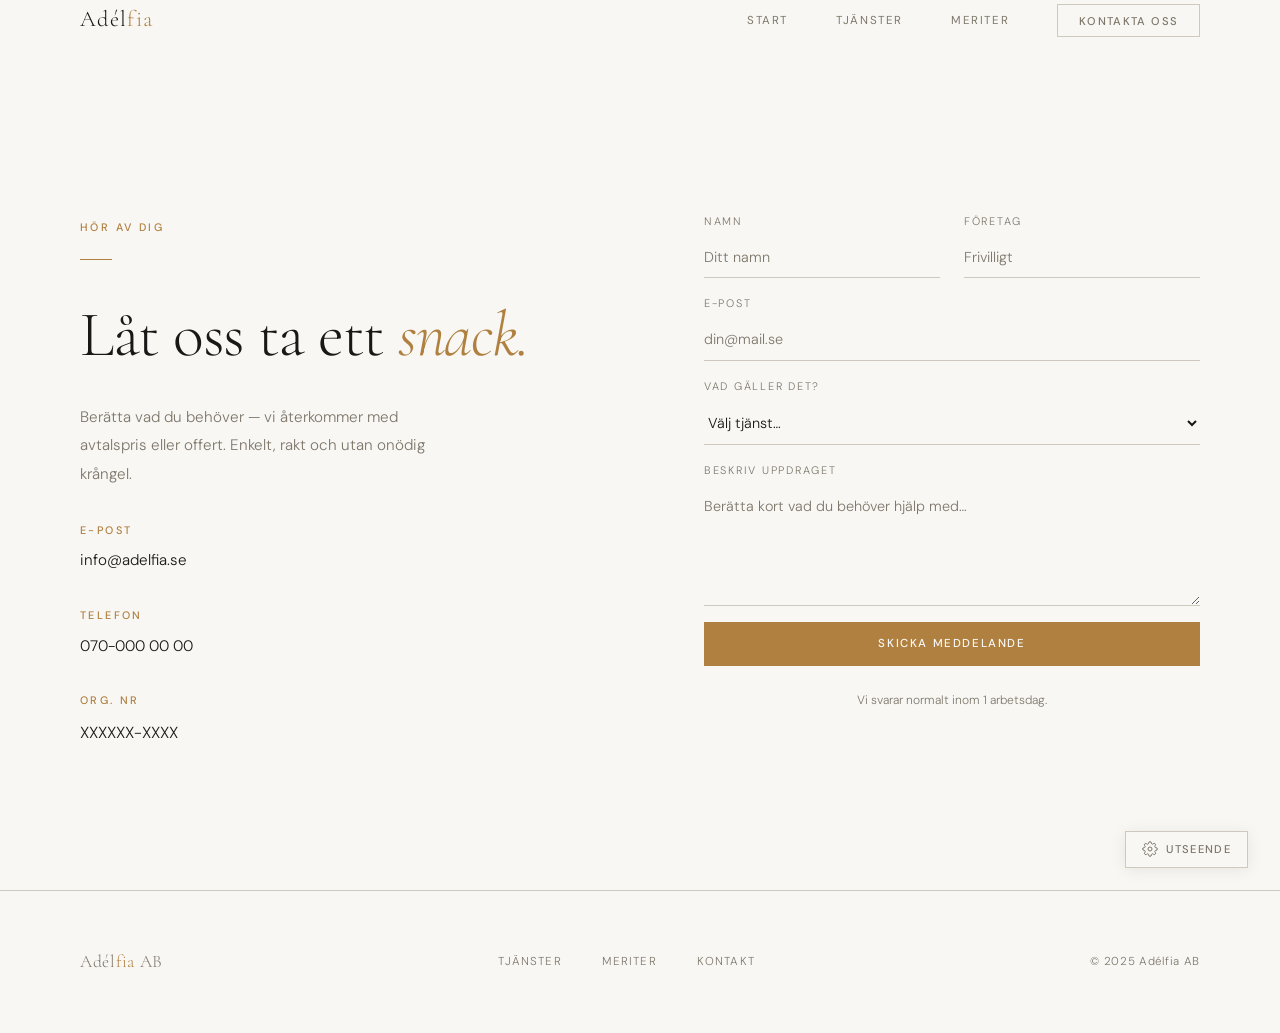
==== kontakt.html @ cc88fefa "Uppdatering 2" ====
<!DOCTYPE html>
<html lang="sv" data-theme="dag" data-font="klassisk">
<head>
  <meta charset="UTF-8" />
  <meta name="viewport" content="width=device-width, initial-scale=1.0" />
  <title>Kontakt — Adélfia AB</title>
  <meta name="description" content="Kontakta Adélfia AB för avtalspris och offert på el-, kontor- och IT-installationer." />
  <link rel="stylesheet" href="css/style.css" />
</head>
<body>

  <!-- ===== NAVIGATION ===== -->
  <nav class="nav">
    <div class="container">
      <div class="nav__inner">
        <a href="index.html" class="nav__logo">Adél<span>fia</span></a>
        <ul class="nav__links">
          <li><a href="index.html">Start</a></li>
          <li><a href="tjanster.html">Tjänster</a></li>
          <li><a href="meriter.html">Meriter</a></li>
          <li><a href="kontakt.html" class="nav__cta">Kontakta oss</a></li>
        </ul>
        <button class="nav__hamburger" aria-label="Meny">
          <span></span><span></span><span></span>
        </button>
      </div>
    </div>
  </nav>

  <div class="nav__mobile">
    <a href="index.html">Start</a>
    <a href="tjanster.html">Tjänster</a>
    <a href="meriter.html">Meriter</a>
    <a href="kontakt.html">Kontakt</a>
  </div>

  <!-- ===== CONTACT SECTION ===== -->
  <section class="section" style="padding-top: calc(68px + 9rem);">
    <div class="container">
      <div class="contact__inner">

        <!-- Left: Info -->
        <div class="fade-in">
          <span class="label">Hör av dig</span>
          <div class="divider"></div>
          <h1 class="contact__heading">
            Låt oss ta ett <em>snack.</em>
          </h1>
          <p style="color:var(--text-muted); font-size:0.95rem; line-height:1.9; max-width:380px;">
            Berätta vad du behöver — vi återkommer med avtalspris eller offert.
            Enkelt, rakt och utan onödig krångel.
          </p>

          <div class="contact__info">
            <div class="contact__info-item">
              <span class="label">E-post</span>
              <!-- Byt ut mot rätt e-postadress -->
              <a href="mailto:info@adelfia.se">info@adelfia.se</a>
            </div>
            <div class="contact__info-item">
              <span class="label">Telefon</span>
              <!-- Byt ut mot rätt nummer -->
              <a href="tel:+46700000000">070-000 00 00</a>
            </div>
            <div class="contact__info-item">
              <span class="label">Org. nr</span>
              <span>XXXXXX-XXXX</span>
            </div>
          </div>
        </div>

        <!-- Right: Form -->
        <div class="fade-in fade-in-delay-1">
          <form class="form" action="mailto:info@adelfia.se" method="post" enctype="text/plain">

            <div class="form__row">
              <div class="form__group">
                <label class="form__label" for="name">Namn</label>
                <input class="form__input" id="name" name="name" type="text" placeholder="Ditt namn" required />
              </div>
              <div class="form__group">
                <label class="form__label" for="company">Företag</label>
                <input class="form__input" id="company" name="company" type="text" placeholder="Frivilligt" />
              </div>
            </div>

            <div class="form__group">
              <label class="form__label" for="email">E-post</label>
              <input class="form__input" id="email" name="email" type="email" placeholder="din@mail.se" required />
            </div>

            <div class="form__group">
              <label class="form__label" for="subject">Vad gäller det?</label>
              <select class="form__input" id="subject" name="subject">
                <option value="">Välj tjänst…</option>
                <option value="el">Elinstallation</option>
                <option value="kontor">Kontorinstallation</option>
                <option value="it">IT & Data</option>
                <option value="annat">Annat</option>
              </select>
            </div>

            <div class="form__group">
              <label class="form__label" for="message">Beskriv uppdraget</label>
              <textarea class="form__textarea" id="message" name="message" placeholder="Berätta kort vad du behöver hjälp med…" required></textarea>
            </div>

            <button type="submit" class="btn btn--primary" style="width:100%; justify-content:center;">
              Skicka meddelande
            </button>

            <p style="font-size:0.75rem; color:var(--text-muted); margin-top:0.5rem; text-align:center;">
              Vi svarar normalt inom 1 arbetsdag.
            </p>

          </form>
        </div>

      </div>
    </div>
  </section>

  <!-- ===== FOOTER ===== -->
  <footer class="footer" style="margin-top:var(--gap-xl);">
    <div class="container">
      <div class="footer__inner">
        <div class="footer__logo">Adél<span>fia</span> AB</div>
        <nav class="footer__links">
          <a href="tjanster.html">Tjänster</a>
          <a href="meriter.html">Meriter</a>
          <a href="kontakt.html">Kontakt</a>
        </nav>
        <span class="footer__copy">© 2025 Adélfia AB</span>
      </div>
    </div>
  </footer>

  <!-- ===== INSTÄLLNINGSPANEL ===== -->
  <div class="settings-panel" id="settingsPanel">
    <button class="settings-panel__toggle" id="settingsToggle" aria-label="Inställningar" aria-expanded="false">
      <svg width="16" height="16" viewBox="0 0 24 24" fill="none" stroke="currentColor" stroke-width="1.5">
        <circle cx="12" cy="12" r="3"/>
        <path d="M19.4 15a1.65 1.65 0 0 0 .33 1.82l.06.06a2 2 0 0 1-2.83 2.83l-.06-.06a1.65 1.65 0 0 0-1.82-.33 1.65 1.65 0 0 0-1 1.51V21a2 2 0 0 1-4 0v-.09A1.65 1.65 0 0 0 9 19.4a1.65 1.65 0 0 0-1.82.33l-.06.06a2 2 0 0 1-2.83-2.83l.06-.06A1.65 1.65 0 0 0 4.68 15a1.65 1.65 0 0 0-1.51-1H3a2 2 0 0 1 0-4h.09A1.65 1.65 0 0 0 4.6 9a1.65 1.65 0 0 0-.33-1.82l-.06-.06a2 2 0 0 1 2.83-2.83l.06.06A1.65 1.65 0 0 0 9 4.68a1.65 1.65 0 0 0 1-1.51V3a2 2 0 0 1 4 0v.09a1.65 1.65 0 0 0 1 1.51 1.65 1.65 0 0 0 1.82-.33l.06-.06a2 2 0 0 1 2.83 2.83l-.06.06A1.65 1.65 0 0 0 19.4 9a1.65 1.65 0 0 0 1.51 1H21a2 2 0 0 1 0 4h-.09a1.65 1.65 0 0 0-1.51 1z"/>
      </svg>
      <span>Utseende</span>
    </button>
    <div class="settings-panel__box" id="settingsBox">
      <div class="settings-group">
        <p class="settings-group__label">Färg</p>
        <button class="pick-btn" data-theme-value="dag"><div class="swatch swatch--dag"></div>Dag</button>
        <button class="pick-btn" data-theme-value="natt"><div class="swatch swatch--natt"></div>Natt</button>
        <button class="pick-btn" data-theme-value="stal"><div class="swatch swatch--stal"></div>Stål</button>
      </div>
      <div class="settings-divider"></div>
      <div class="settings-group">
        <p class="settings-group__label">Typsnitt</p>
        <button class="pick-btn" data-font-value="klassisk"><span class="font-preview font-preview--klassisk">Aa</span>Klassisk</button>
        <button class="pick-btn" data-font-value="grotesk"><span class="font-preview font-preview--grotesk">Aa</span>Grotesk</button>
        <button class="pick-btn" data-font-value="editorial"><span class="font-preview font-preview--editorial">Aa</span>Editorial</button>
      </div>
    </div>
  </div>

  <script src="js/main.js"></script>
</body>
</html>
---- css/style.css ----
/* ============================================================
   ADÉLFIA AB — style.css
   ============================================================ */

@import url('https://fonts.googleapis.com/css2?family=Cormorant+Garamond:ital,wght@0,300;0,400;1,300;1,400&family=DM+Sans:wght@300;400;500&family=Inter:wght@300;400;500&family=Playfair+Display:ital,wght@0,300;0,400;1,300;1,400&family=Space+Grotesk:wght@300;400;500&display=swap');

/* ============================================================
   1. FÄRGTEMAN
   ============================================================ */

:root,
[data-theme="dag"] {
  --bg:          #f8f7f4;
  --bg-2:        #f0ece5;
  --bg-3:        #e6e0d6;
  --border:      #cfc8bc;
  --text:        #1a1816;
  --text-muted:  #7e776a;
  --accent:      #b08040;
  --accent-dim:  #7a5c2e;
  --nav-bg:      rgba(248,247,244,0.94);
  --hero-overlay: rgba(248,247,244,0.36);
}

[data-theme="natt"] {
  --bg:          #0e0e0c;
  --bg-2:        #151510;
  --bg-3:        #1c1c16;
  --border:      #2c2c24;
  --text:        #e6e2d8;
  --text-muted:  #78746a;
  --accent:      #c8a96e;
  --accent-dim:  #8a7048;
  --nav-bg:      rgba(14,14,12,0.96);
  --hero-overlay: rgba(10,10,8,0.48);
}

[data-theme="stal"] {
  --bg:          #0f1a24;
  --bg-2:        #162230;
  --bg-3:        #1e2e3e;
  --border:      #263848;
  --text:        #d4e6f4;
  --text-muted:  #6a8fa8;
  --accent:      #5abde0;
  --accent-dim:  #3a9dc0;
  --nav-bg:      rgba(15,26,36,0.96);
  --hero-overlay: rgba(10,18,28,0.52);
}

/* ============================================================
   2. TECKENSNITTSTEMAN
   ============================================================ */

:root,
[data-font="klassisk"] {
  --font-display: 'Cormorant Garamond', Georgia, serif;
  --font-body:    'DM Sans', system-ui, sans-serif;
  --weight-display: 300;
  --tracking-display: -0.02em;
  --tracking-body: 0;
}

[data-font="grotesk"] {
  --font-display: 'Inter', system-ui, sans-serif;
  --font-body:    'Inter', system-ui, sans-serif;
  --weight-display: 300;
  --tracking-display: -0.03em;
  --tracking-body: 0;
}

[data-font="editorial"] {
  --font-display: 'Playfair Display', Georgia, serif;
  --font-body:    'Space Grotesk', system-ui, sans-serif;
  --weight-display: 300;
  --tracking-display: -0.01em;
  --tracking-body: 0.01em;
}

/* ============================================================
   3. RESET & BASE
   ============================================================ */
*, *::before, *::after {
  box-sizing: border-box;
  margin: 0;
  padding: 0;
}

html {
  scroll-behavior: smooth;
  font-size: 16px;
}

body {
  background-color: var(--bg);
  color: var(--text);
  font-family: var(--font-body);
  font-weight: 300;
  line-height: 1.7;
  -webkit-font-smoothing: antialiased;
  transition: background-color 0.35s ease, color 0.35s ease;
}

img  { display: block; max-width: 100%; }
a    { color: inherit; text-decoration: none; }
ul   { list-style: none; }

/* ============================================================
   4. UTILITY
   ============================================================ */
.container {
  width: 100%;
  max-width: 1200px;
  margin: 0 auto;
  padding: 0 2.5rem;
}

.section       { padding: 9rem 0; }
.section--tight { padding: 5rem 0; }

.label {
  font-family: var(--font-body);
  font-size: 0.68rem;
  font-weight: 500;
  letter-spacing: 0.22em;
  text-transform: uppercase;
  color: var(--accent);
}

.divider {
  width: 32px;
  height: 1px;
  background: var(--accent);
  margin: 1.25rem 0 2.5rem;
}

/* ============================================================
   5. NAVIGATION
   ============================================================ */
.nav {
  position: fixed;
  top: 0;
  left: 0;
  right: 0;
  height: 68px;
  z-index: 100;
  transition: background 0.4s ease, border-color 0.4s ease;
  border-bottom: 1px solid transparent;
}

.nav.scrolled {
  background: var(--nav-bg);
  backdrop-filter: blur(16px);
  -webkit-backdrop-filter: blur(16px);
  border-color: var(--border);
}

.nav__inner {
  display: flex;
  align-items: center;
  justify-content: space-between;
  height: 100%;
}

.nav__logo {
  font-family: var(--font-display);
  font-size: 1.4rem;
  font-weight: var(--weight-display);
  letter-spacing: 0.06em;
  color: var(--text);
  transition: color 0.2s;
}

.nav__logo span { color: var(--accent); }
.nav__logo:hover { color: var(--accent); }

.nav__links {
  display: flex;
  gap: 3rem;
  align-items: center;
}

.nav__links a {
  font-size: 0.72rem;
  font-weight: 400;
  letter-spacing: 0.14em;
  text-transform: uppercase;
  color: var(--text-muted);
  transition: color 0.2s;
  position: relative;
}

.nav__links a::after {
  content: '';
  position: absolute;
  bottom: -2px;
  left: 0;
  width: 0;
  height: 1px;
  background: var(--accent);
  transition: width 0.25s ease;
}

.nav__links a:hover,
.nav__links a.active { color: var(--text); }

.nav__links a:hover::after,
.nav__links a.active::after { width: 100%; }

.nav__cta {
  font-size: 0.7rem !important;
  font-weight: 500 !important;
  letter-spacing: 0.12em !important;
  text-transform: uppercase !important;
  padding: 0.55rem 1.3rem !important;
  border: 1px solid var(--border) !important;
  color: var(--text-muted) !important;
  transition: border-color 0.2s, color 0.2s !important;
}

.nav__cta::after { display: none !important; }

.nav__cta:hover {
  border-color: var(--text-muted) !important;
  color: var(--text) !important;
}

.nav__hamburger {
  display: none;
  flex-direction: column;
  gap: 5px;
  cursor: pointer;
  padding: 4px;
  background: none;
  border: none;
}

.nav__hamburger span {
  display: block;
  width: 22px;
  height: 1px;
  background: var(--text);
  transition: all 0.3s ease;
}

.nav__hamburger.open span:nth-child(1) { transform: translateY(6px) rotate(45deg); }
.nav__hamburger.open span:nth-child(2) { opacity: 0; }
.nav__hamburger.open span:nth-child(3) { transform: translateY(-6px) rotate(-45deg); }

.nav__mobile {
  display: none;
  position: fixed;
  top: 68px;
  left: 0;
  right: 0;
  bottom: 0;
  background: var(--bg);
  flex-direction: column;
  align-items: center;
  justify-content: center;
  gap: 2.5rem;
  z-index: 99;
}

.nav__mobile.open { display: flex; }

.nav__mobile a {
  font-family: var(--font-display);
  font-size: 2.2rem;
  font-weight: var(--weight-display);
  color: var(--text-muted);
  letter-spacing: 0.04em;
  transition: color 0.2s;
}

.nav__mobile a:hover { color: var(--text); }

/* ============================================================
   6. HERO
   ============================================================ */
.hero {
  min-height: 100vh;
  display: flex;
  align-items: flex-end;
  padding-bottom: 8rem;
  padding-top: 68px;
  position: relative;
  overflow: hidden;
}

.hero__media {
  position: absolute;
  inset: 0;
  z-index: 0;
}

.hero__bg-img,
.hero__video {
  position: absolute;
  inset: 0;
  width: 100%;
  height: 100%;
  object-fit: cover;
  object-position: center 40%;
}

.hero__video { z-index: 1; }

.hero__overlay {
  position: absolute;
  inset: 0;
  z-index: 2;
  background: var(--hero-overlay);
}

.hero__content {
  position: relative;
  z-index: 3;
}

.hero__eyebrow {
  display: flex;
  align-items: center;
  gap: 1rem;
  margin-bottom: 2.5rem;
}

.hero__eyebrow-line {
  width: 28px;
  height: 1px;
  background: var(--accent);
}

.hero__title {
  font-family: var(--font-display);
  font-size: clamp(3.2rem, 7.5vw, 7.5rem);
  font-weight: var(--weight-display);
  line-height: 1.0;
  letter-spacing: var(--tracking-display);
  margin-bottom: 2.5rem;
}

.hero__title em {
  font-style: italic;
  color: var(--accent);
}

.hero__subtitle {
  font-size: 0.95rem;
  color: var(--text-muted);
  max-width: 380px;
  line-height: 1.9;
  margin-bottom: 4rem;
}

.hero__actions {
  display: flex;
  gap: 1.5rem;
  align-items: center;
  flex-wrap: wrap;
}

.hero__scroll {
  position: absolute;
  bottom: 2rem;
  right: 2.5rem;
  z-index: 3;
  display: flex;
  flex-direction: column;
  align-items: center;
  gap: 0.75rem;
  color: var(--text-muted);
  font-size: 0.6rem;
  letter-spacing: 0.22em;
  text-transform: uppercase;
  writing-mode: vertical-rl;
}

.hero__scroll-line {
  width: 1px;
  height: 48px;
  background: linear-gradient(to bottom, var(--accent), transparent);
  animation: scrollLine 2.4s ease-in-out infinite;
}

@keyframes scrollLine {
  0%, 100% { opacity: 0.25; transform: scaleY(0.5); transform-origin: top; }
  50%       { opacity: 0.8; transform: scaleY(1); }
}

/* ============================================================
   7. KNAPPAR
   ============================================================ */
.btn {
  display: inline-flex;
  align-items: center;
  gap: 0.5rem;
  font-family: var(--font-body);
  font-size: 0.72rem;
  font-weight: 500;
  letter-spacing: 0.14em;
  text-transform: uppercase;
  padding: 0.85rem 1.8rem;
  border: 1px solid transparent;
  cursor: pointer;
  transition: all 0.22s ease;
}

.btn--primary {
  background: var(--accent);
  color: var(--bg);
  border-color: var(--accent);
}

.btn--primary:hover {
  background: transparent;
  color: var(--accent);
}

.btn--ghost {
  background: transparent;
  color: var(--text-muted);
  border-color: var(--border);
}

.btn--ghost:hover {
  border-color: var(--text-muted);
  color: var(--text);
}

/* ============================================================
   8. INTRO / OM OSS
   ============================================================ */
.intro {
  border-top: 1px solid var(--border);
}

.intro__inner {
  display: grid;
  grid-template-columns: 1fr 1fr;
  gap: 8rem;
  align-items: start;
}

.intro__img {
  width: 100%;
  margin-top: 3rem;
  aspect-ratio: 4/5;
  object-fit: cover;
  filter: grayscale(15%);
  transition: filter 0.5s ease;
}

.intro__img:hover { filter: grayscale(0%); }

.intro__heading {
  font-family: var(--font-display);
  font-size: clamp(1.9rem, 3.5vw, 3.2rem);
  font-weight: var(--weight-display);
  line-height: 1.18;
  letter-spacing: var(--tracking-display);
}

.intro__heading em { font-style: italic; color: var(--accent); }

.intro__text {
  color: var(--text-muted);
  font-size: 0.92rem;
  line-height: 2.0;
  margin-top: 1rem;
}

.intro__text p + p { margin-top: 1rem; }

/* ============================================================
   9. TJÄNSTEKORT  (minimalistisk — text i fokus)
   ============================================================ */
.services__grid {
  display: grid;
  grid-template-columns: repeat(3, 1fr);
  border-top: 1px solid var(--border);
  margin-top: 3rem;
}

.service-card {
  padding: 3rem 2.5rem 3rem 0;
  border-right: 1px solid var(--border);
  position: relative;
}

.service-card:last-child { border-right: none; padding-right: 0; }
.service-card:not(:first-child) { padding-left: 2.5rem; }

.service-card__number {
  font-family: var(--font-display);
  font-size: 0.68rem;
  font-weight: 400;
  letter-spacing: 0.2em;
  text-transform: uppercase;
  color: var(--accent);
  margin-bottom: 2rem;
}

.service-card__title {
  font-family: var(--font-display);
  font-size: clamp(1.6rem, 2.5vw, 2.2rem);
  font-weight: var(--weight-display);
  letter-spacing: var(--tracking-display);
  margin-bottom: 1rem;
  line-height: 1.1;
}

.service-card__text {
  color: var(--text-muted);
  font-size: 0.88rem;
  line-height: 1.9;
}

/* ============================================================
   10. BILDGALLERI
   ============================================================ */
.gallery {
  border-top: 1px solid var(--border);
}

.gallery__header { margin-bottom: 3rem; }

.gallery__heading {
  font-family: var(--font-display);
  font-size: clamp(1.9rem, 3.5vw, 3rem);
  font-weight: var(--weight-display);
  letter-spacing: var(--tracking-display);
}

.gallery__grid {
  display: grid;
  grid-template-columns: repeat(3, 1fr);
  grid-auto-rows: 260px;
  gap: 2px;
}

.gallery__item {
  overflow: hidden;
  background: var(--bg-3);
}

.gallery__item--wide { grid-column: span 2; }

.gallery__item img {
  width: 100%;
  height: 100%;
  object-fit: cover;
  transition: transform 0.7s ease;
  filter: grayscale(8%);
}

.gallery__item:hover img {
  transform: scale(1.04);
  filter: grayscale(0%);
}

/* ============================================================
   11. MERITER
   ============================================================ */
.merits__header {
  display: flex;
  justify-content: space-between;
  align-items: flex-end;
  margin-bottom: 4rem;
  flex-wrap: wrap;
  gap: 2rem;
}

.merits__heading {
  font-family: var(--font-display);
  font-size: clamp(1.9rem, 3.5vw, 3rem);
  font-weight: var(--weight-display);
  letter-spacing: var(--tracking-display);
}

.merits__grid {
  display: grid;
  grid-template-columns: repeat(2, 1fr);
  border: 1px solid var(--border);
}

.merit-item {
  padding: 2.5rem;
  border-right: 1px solid var(--border);
  border-bottom: 1px solid var(--border);
  display: flex;
  flex-direction: column;
  gap: 0.5rem;
  transition: background 0.25s;
}

.merit-item:nth-child(even) { border-right: none; }
.merit-item:hover { background: var(--bg-2); }

.merit-item__img-placeholder {
  width: 100%;
  aspect-ratio: 16/9;
  background: var(--bg-3);
  display: flex;
  align-items: center;
  justify-content: center;
  color: var(--border);
  font-size: 0.68rem;
  letter-spacing: 0.18em;
  text-transform: uppercase;
  margin-bottom: 1rem;
}

.merit-item__label {
  font-size: 0.65rem;
  letter-spacing: 0.2em;
  text-transform: uppercase;
  color: var(--accent);
}

.merit-item__title {
  font-family: var(--font-display);
  font-size: 1.2rem;
  font-weight: 400;
  letter-spacing: var(--tracking-display);
}

.merit-item__desc {
  font-size: 0.85rem;
  color: var(--text-muted);
  line-height: 1.8;
}

/* ============================================================
   12. CTA-STRIP
   ============================================================ */
.cta-strip { border-top: 1px solid var(--border); }

.cta-strip__inner {
  display: flex;
  justify-content: space-between;
  align-items: center;
  flex-wrap: wrap;
  gap: 2rem;
}

.cta-strip__text {
  font-family: var(--font-display);
  font-size: clamp(1.4rem, 2.8vw, 2rem);
  font-weight: var(--weight-display);
  letter-spacing: var(--tracking-display);
}

.cta-strip__text em { color: var(--accent); font-style: italic; }

/* ============================================================
   13. KONTAKT (inner)
   ============================================================ */
.contact__inner {
  display: grid;
  grid-template-columns: 1fr 1fr;
  gap: 8rem;
  align-items: start;
}

.contact__heading {
  font-family: var(--font-display);
  font-size: clamp(2.2rem, 5vw, 4rem);
  font-weight: var(--weight-display);
  line-height: 1.1;
  letter-spacing: var(--tracking-display);
  margin-bottom: 2rem;
}

.contact__heading em { font-style: italic; color: var(--accent); }

.contact__info {
  display: flex;
  flex-direction: column;
  gap: 2rem;
  margin-top: 2rem;
}

.contact__info-item {
  display: flex;
  flex-direction: column;
  gap: 0.25rem;
}

.contact__info-item .label { margin-bottom: 0.3rem; }

.contact__info-item a {
  font-size: 0.95rem;
  color: var(--text);
  transition: color 0.2s;
}

.contact__info-item a:hover { color: var(--accent); }

.form {
  display: flex;
  flex-direction: column;
  gap: 1rem;
}

.form__group {
  display: flex;
  flex-direction: column;
  gap: 0.4rem;
}

.form__label {
  font-size: 0.68rem;
  letter-spacing: 0.16em;
  text-transform: uppercase;
  color: var(--text-muted);
}

.form__input,
.form__textarea {
  background: transparent;
  border: none;
  border-bottom: 1px solid var(--border);
  color: var(--text);
  font-family: var(--font-body);
  font-size: 0.9rem;
  font-weight: 300;
  padding: 0.7rem 0;
  width: 100%;
  transition: border-color 0.2s;
  outline: none;
  border-radius: 0;
}

.form__input:focus,
.form__textarea:focus { border-color: var(--accent); }

.form__input::placeholder,
.form__textarea::placeholder { color: var(--text-muted); }

.form__textarea { resize: vertical; min-height: 120px; }

.form__row {
  display: grid;
  grid-template-columns: 1fr 1fr;
  gap: 1.5rem;
}

/* ============================================================
   14. PAGE HEADER
   ============================================================ */
.page-header {
  padding-top: calc(68px + 8rem);
  padding-bottom: 5rem;
  border-bottom: 1px solid var(--border);
}

.page-header__heading {
  font-family: var(--font-display);
  font-size: clamp(2.8rem, 7vw, 5.5rem);
  font-weight: var(--weight-display);
  line-height: 1.05;
  letter-spacing: var(--tracking-display);
}

.page-header__heading em { font-style: italic; color: var(--accent); }

.page-header__sub {
  color: var(--text-muted);
  font-size: 0.92rem;
  max-width: 480px;
  margin-top: 1.25rem;
  line-height: 1.9;
}

/* ============================================================
   15. FOOTER
   ============================================================ */
.footer {
  border-top: 1px solid var(--border);
  padding: 3.5rem 0;
}

.footer__inner {
  display: flex;
  justify-content: space-between;
  align-items: center;
  flex-wrap: wrap;
  gap: 2rem;
}

.footer__logo {
  font-family: var(--font-display);
  font-size: 1.1rem;
  font-weight: var(--weight-display);
  letter-spacing: 0.04em;
  color: var(--text-muted);
}

.footer__logo span { color: var(--accent); }

.footer__copy {
  font-size: 0.72rem;
  color: var(--text-muted);
  letter-spacing: 0.06em;
}

.footer__links { display: flex; gap: 2.5rem; }

.footer__links a {
  font-size: 0.72rem;
  color: var(--text-muted);
  letter-spacing: 0.1em;
  text-transform: uppercase;
  transition: color 0.2s;
}

.footer__links a:hover { color: var(--text); }

/* ============================================================
   16. PARTNERS
   ============================================================ */
.partners {
  border-top: 1px solid var(--border);
  padding: 4rem 0;
}

.partners__label { text-align: center; margin-bottom: 3.5rem; }

.partners__logos {
  display: flex;
  align-items: center;
  justify-content: center;
  gap: 6rem;
  flex-wrap: wrap;
}

.partners__logo {
  font-family: var(--font-display);
  font-size: 1.1rem;
  color: var(--text-muted);
  letter-spacing: 0.04em;
  opacity: 0.45;
  transition: opacity 0.2s;
}

.partners__logo:hover { opacity: 1; }

/* ============================================================
   17. ANIMERINGAR
   ============================================================ */
.fade-in {
  opacity: 0;
  transform: translateY(18px);
  transition: opacity 0.75s ease, transform 0.75s ease;
}

.fade-in.visible {
  opacity: 1;
  transform: translateY(0);
}

.fade-in-delay-1 { transition-delay: 0.12s; }
.fade-in-delay-2 { transition-delay: 0.24s; }
.fade-in-delay-3 { transition-delay: 0.36s; }

/* ============================================================
   18. INSTÄLLNINGSPANEL  (färg + typsnitt)
   ============================================================ */
.settings-panel {
  position: fixed;
  bottom: 2rem;
  right: 2rem;
  z-index: 200;
  display: flex;
  flex-direction: column;
  align-items: flex-end;
  gap: 0.5rem;
}

.settings-panel__toggle {
  display: flex;
  align-items: center;
  gap: 0.5rem;
  padding: 0.6rem 1rem;
  background: var(--bg);
  border: 1px solid var(--border);
  color: var(--text-muted);
  font-family: var(--font-body);
  font-size: 0.7rem;
  font-weight: 500;
  letter-spacing: 0.12em;
  text-transform: uppercase;
  cursor: pointer;
  transition: border-color 0.2s, color 0.2s;
  box-shadow: 0 2px 16px rgba(0,0,0,0.08);
}

.settings-panel__toggle:hover {
  border-color: var(--text-muted);
  color: var(--text);
}

.settings-panel__box {
  background: var(--bg);
  border: 1px solid var(--border);
  padding: 1.5rem;
  display: none;
  flex-direction: column;
  gap: 1.5rem;
  min-width: 200px;
  box-shadow: 0 8px 32px rgba(0,0,0,0.1);
}

.settings-panel__box.open { display: flex; }

/* Gemensam rubrik i panelen */
.settings-group__label {
  font-size: 0.62rem;
  font-weight: 500;
  letter-spacing: 0.18em;
  text-transform: uppercase;
  color: var(--text-muted);
  margin-bottom: 0.6rem;
}

.settings-group {
  display: flex;
  flex-direction: column;
  gap: 0.35rem;
}

/* Enkel divider mellan grupper */
.settings-divider {
  height: 1px;
  background: var(--border);
}

/* Knappar i panelen */
.pick-btn {
  display: flex;
  align-items: center;
  gap: 0.75rem;
  padding: 0.45rem 0.6rem;
  background: none;
  border: 1px solid transparent;
  cursor: pointer;
  color: var(--text-muted);
  font-family: var(--font-body);
  font-size: 0.82rem;
  font-weight: 400;
  letter-spacing: 0.04em;
  transition: all 0.18s ease;
  text-align: left;
  width: 100%;
}

.pick-btn:hover {
  border-color: var(--border);
  color: var(--text);
}

.pick-btn.active {
  border-color: var(--accent);
  color: var(--accent);
}

/* Färgswatchar */
.swatch {
  width: 18px;
  height: 18px;
  border-radius: 50%;
  flex-shrink: 0;
  border: 1.5px solid rgba(0,0,0,0.08);
}

.swatch--dag  { background: linear-gradient(135deg, #f8f7f4 50%, #b08040 50%); }
.swatch--natt { background: linear-gradient(135deg, #0e0e0c 50%, #c8a96e 50%); }
.swatch--stal { background: linear-gradient(135deg, #0f1a24 50%, #5abde0 50%); }

/* Teckensnittsförhandsvisning */
.font-preview {
  font-size: 1rem;
  line-height: 1;
  flex-shrink: 0;
  width: 18px;
  display: flex;
  align-items: center;
  justify-content: center;
  color: var(--text-muted);
}

.font-preview--klassisk  { font-family: 'Cormorant Garamond', serif; font-style: italic; }
.font-preview--grotesk   { font-family: 'Inter', sans-serif; font-weight: 500; font-size: 0.75rem; }
.font-preview--editorial { font-family: 'Playfair Display', serif; }

/* ============================================================
   19. MERITER-FILTER (meriter.html)
   ============================================================ */
.merit-filter {
  background: none;
  border: 1px solid transparent;
  color: var(--text-muted);
  font-family: var(--font-body);
  font-size: 0.72rem;
  letter-spacing: 0.12em;
  text-transform: uppercase;
  padding: 0.45rem 1rem;
  cursor: pointer;
  transition: all 0.18s;
}

.merit-filter:hover,
.merit-filter.active {
  border-color: var(--border);
  color: var(--text);
}

.merit-item.hidden {
  opacity: 0;
  pointer-events: none;
  height: 0;
  overflow: hidden;
  padding: 0;
  margin: 0;
}

/* ============================================================
   20. RESPONSIV
   ============================================================ */
@media (max-width: 900px) {
  .nav__links     { display: none; }
  .nav__hamburger { display: flex; }

  .intro__inner   { grid-template-columns: 1fr; gap: 4rem; }
  .services__grid { grid-template-columns: 1fr; border-top: 1px solid var(--border); }

  .service-card {
    padding: 2.5rem 0;
    border-right: none;
    border-bottom: 1px solid var(--border);
  }

  .service-card:not(:first-child) { padding-left: 0; }

  .merits__grid   { grid-template-columns: 1fr; }

  .merit-item:nth-child(even) { border-right: 1px solid var(--border); }
  .merit-item { border-right: none; }

  .contact__inner { grid-template-columns: 1fr; gap: 4rem; }
  .form__row      { grid-template-columns: 1fr; }

  .gallery__grid {
    grid-template-columns: 1fr 1fr;
    grid-auto-rows: 200px;
  }

  .gallery__item--wide { grid-column: span 2; }

  .cta-strip__inner { flex-direction: column; align-items: flex-start; }
}

@media (max-width: 600px) {
  .container { padding: 0 1.5rem; }
  .section   { padding: 5rem 0; }
  .section--tight { padding: 3rem 0; }

  .hero__title   { font-size: clamp(2.6rem, 12vw, 3.8rem); }
  .hero__actions { flex-direction: column; align-items: flex-start; }

  .gallery__grid { grid-template-columns: 1fr; grid-auto-rows: 220px; }
  .gallery__item--wide { grid-column: span 1; }

  .footer__inner { flex-direction: column; align-items: flex-start; }

  .settings-panel { bottom: 1rem; right: 1rem; }
}
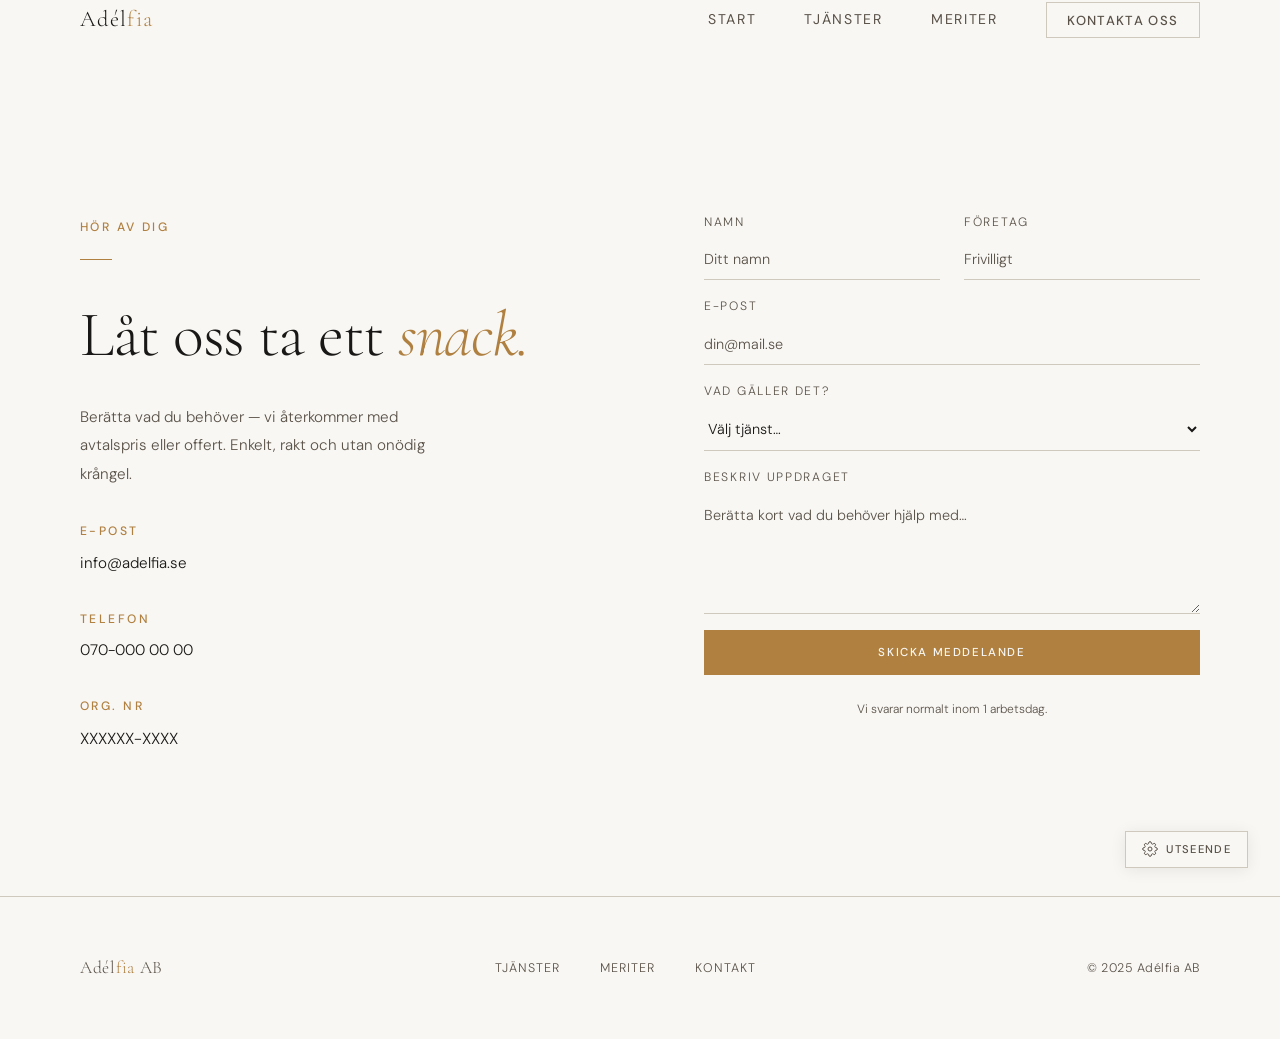
==== commit 36197589: "uppdatering 3" ====
--- a/kontakt.html
+++ b/kontakt.html
@@ -157,6 +157,8 @@
         <button class="pick-btn" data-font-value="klassisk"><span class="font-preview font-preview--klassisk">Aa</span>Klassisk</button>
         <button class="pick-btn" data-font-value="grotesk"><span class="font-preview font-preview--grotesk">Aa</span>Grotesk</button>
         <button class="pick-btn" data-font-value="editorial"><span class="font-preview font-preview--editorial">Aa</span>Editorial</button>
+        <button class="pick-btn" data-font-value="roboto"><span class="font-preview font-preview--roboto">Aa</span>Roboto</button>
+        <button class="pick-btn" data-font-value="raleway"><span class="font-preview font-preview--raleway">Aa</span>Raleway</button>
       </div>
     </div>
   </div>
--- a/css/style.css
+++ b/css/style.css
@@ -2,7 +2,7 @@
    ADÉLFIA AB — style.css
    ============================================================ */
 
-@import url('https://fonts.googleapis.com/css2?family=Cormorant+Garamond:ital,wght@0,300;0,400;1,300;1,400&family=DM+Sans:wght@300;400;500&family=Inter:wght@300;400;500&family=Playfair+Display:ital,wght@0,300;0,400;1,300;1,400&family=Space+Grotesk:wght@300;400;500&display=swap');
+@import url('https://fonts.googleapis.com/css2?family=Cormorant+Garamond:ital,wght@0,300;0,400;1,300;1,400&family=DM+Sans:wght@300;400;500&family=Plus+Jakarta+Sans:wght@300;400;500&family=Playfair+Display:ital,wght@0,300;0,400;1,300;1,400&family=Raleway:wght@300;400;500;600&family=Roboto:wght@400;700;900&family=Space+Grotesk:wght@300;400;500&display=swap');
 
 /* ============================================================
    1. FÄRGTEMAN
@@ -15,11 +15,11 @@
   --bg-3:        #e6e0d6;
   --border:      #cfc8bc;
   --text:        #1a1816;
-  --text-muted:  #7e776a;
+  --text-muted:  #5a5248;
   --accent:      #b08040;
   --accent-dim:  #7a5c2e;
   --nav-bg:      rgba(248,247,244,0.94);
-  --hero-overlay: rgba(248,247,244,0.36);
+  --hero-overlay: rgba(248,247,244,0.62);  /* tätare för bättre läsbarhet */
 }
 
 [data-theme="natt"] {
@@ -28,7 +28,7 @@
   --bg-3:        #1c1c16;
   --border:      #2c2c24;
   --text:        #e6e2d8;
-  --text-muted:  #78746a;
+  --text-muted:  #8a867a;   /* ljusare för bättre kontrast */
   --accent:      #c8a96e;
   --accent-dim:  #8a7048;
   --nav-bg:      rgba(14,14,12,0.96);
@@ -62,10 +62,10 @@
 }
 
 [data-font="grotesk"] {
-  --font-display: 'Inter', system-ui, sans-serif;
-  --font-body:    'Inter', system-ui, sans-serif;
+  --font-display: 'Plus Jakarta Sans', system-ui, sans-serif;
+  --font-body:    'Plus Jakarta Sans', system-ui, sans-serif;
   --weight-display: 300;
-  --tracking-display: -0.03em;
+  --tracking-display: -0.02em;
   --tracking-body: 0;
 }
 
@@ -75,6 +75,24 @@
   --weight-display: 300;
   --tracking-display: -0.01em;
   --tracking-body: 0.01em;
+}
+
+/* Roboto — kraftfullt, bold display */
+[data-font="roboto"] {
+  --font-display: 'Roboto', system-ui, sans-serif;
+  --font-body:    'Roboto', system-ui, sans-serif;
+  --weight-display: 700;
+  --tracking-display: -0.02em;
+  --tracking-body: 0;
+}
+
+/* Raleway — elegant, luftig */
+[data-font="raleway"] {
+  --font-display: 'Raleway', system-ui, sans-serif;
+  --font-body:    'Raleway', system-ui, sans-serif;
+  --weight-display: 300;
+  --tracking-display: 0.04em;
+  --tracking-body: 0.02em;
 }
 
 /* ============================================================
@@ -120,9 +138,9 @@
 
 .label {
   font-family: var(--font-body);
-  font-size: 0.68rem;
+  font-size: 0.76rem;
   font-weight: 500;
-  letter-spacing: 0.22em;
+  letter-spacing: 0.2em;
   text-transform: uppercase;
   color: var(--accent);
 }
@@ -181,9 +199,9 @@
 }
 
 .nav__links a {
-  font-size: 0.72rem;
+  font-size: 0.88rem;
   font-weight: 400;
-  letter-spacing: 0.14em;
+  letter-spacing: 0.12em;
   text-transform: uppercase;
   color: var(--text-muted);
   transition: color 0.2s;
@@ -208,9 +226,9 @@
 .nav__links a.active::after { width: 100%; }
 
 .nav__cta {
-  font-size: 0.7rem !important;
+  font-size: 0.82rem !important;
   font-weight: 500 !important;
-  letter-spacing: 0.12em !important;
+  letter-spacing: 0.1em !important;
   text-transform: uppercase !important;
   padding: 0.55rem 1.3rem !important;
   border: 1px solid var(--border) !important;
@@ -338,6 +356,13 @@
   line-height: 1.0;
   letter-spacing: var(--tracking-display);
   margin-bottom: 2.5rem;
+  /* Skugga för mörkt tema (ljus text) */
+  text-shadow: 0 2px 8px rgba(0,0,0,0.6), 0 4px 40px rgba(0,0,0,0.45);
+}
+
+/* Ljust tema — mörk text, tätt overlay: subtil skugga räcker */
+[data-theme="dag"] .hero__title {
+  text-shadow: 0 1px 6px rgba(0,0,0,0.18);
 }
 
 .hero__title em {
@@ -351,6 +376,22 @@
   max-width: 380px;
   line-height: 1.9;
   margin-bottom: 4rem;
+  text-shadow: 0 1px 6px rgba(0,0,0,0.55), 0 2px 24px rgba(0,0,0,0.4);
+}
+
+[data-theme="dag"] .hero__subtitle {
+  text-shadow: 0 1px 4px rgba(0,0,0,0.14);
+}
+
+/* Label + eyebrow i hero */
+.hero__content .label,
+.hero__eyebrow .label {
+  text-shadow: 0 1px 6px rgba(0,0,0,0.4);
+}
+
+[data-theme="dag"] .hero__content .label,
+[data-theme="dag"] .hero__eyebrow .label {
+  text-shadow: none;
 }
 
 .hero__actions {
@@ -370,8 +411,8 @@
   align-items: center;
   gap: 0.75rem;
   color: var(--text-muted);
-  font-size: 0.6rem;
-  letter-spacing: 0.22em;
+  font-size: 0.72rem;
+  letter-spacing: 0.18em;
   text-transform: uppercase;
   writing-mode: vertical-rl;
 }
@@ -492,10 +533,10 @@
 .service-card:not(:first-child) { padding-left: 2.5rem; }
 
 .service-card__number {
-  font-family: var(--font-display);
-  font-size: 0.68rem;
-  font-weight: 400;
-  letter-spacing: 0.2em;
+  font-family: var(--font-body);
+  font-size: 0.76rem;
+  font-weight: 500;
+  letter-spacing: 0.18em;
   text-transform: uppercase;
   color: var(--accent);
   margin-bottom: 2rem;
@@ -517,7 +558,7 @@
 }
 
 /* ============================================================
-   10. BILDGALLERI
+   10. BILDGALLERI  — hover-expand-effekt
    ============================================================ */
 .gallery {
   border-top: 1px solid var(--border);
@@ -532,16 +573,39 @@
   letter-spacing: var(--tracking-display);
 }
 
+/* Omslaget måste INTE ha overflow:hidden — bilderna ska kunna växa utanför */
 .gallery__grid {
   display: grid;
   grid-template-columns: repeat(3, 1fr);
-  grid-auto-rows: 260px;
-  gap: 2px;
+  grid-auto-rows: 280px;
+  gap: 4px;
+  position: relative; /* stacking context för z-index */
 }
 
 .gallery__item {
+  position: relative;
+  z-index: 1;
   overflow: hidden;
   background: var(--bg-3);
+  cursor: pointer;
+
+  /* z-index återställs EFTER att scale-animationen är klar vid mouseout */
+  transition:
+    transform  0.52s cubic-bezier(0.4, 0, 0.2, 1),
+    box-shadow 0.52s ease,
+    z-index    0s   0.52s;
+}
+
+.gallery__item:hover {
+  transform: scale(1.16);
+  z-index: 10;
+  box-shadow: 0 28px 72px rgba(0, 0, 0, 0.24);
+
+  /* z-index höjs OMEDELBART vid hover */
+  transition:
+    transform  0.52s cubic-bezier(0.4, 0, 0.2, 1),
+    box-shadow 0.52s ease,
+    z-index    0s   0s;
 }
 
 .gallery__item--wide { grid-column: span 2; }
@@ -550,13 +614,13 @@
   width: 100%;
   height: 100%;
   object-fit: cover;
-  transition: transform 0.7s ease;
-  filter: grayscale(8%);
+  display: block;
+  filter: grayscale(12%) brightness(0.93);
+  transition: filter 0.52s ease;
 }
 
 .gallery__item:hover img {
-  transform: scale(1.04);
-  filter: grayscale(0%);
+  filter: grayscale(0%) brightness(1.04);
 }
 
 /* ============================================================
@@ -604,16 +668,16 @@
   display: flex;
   align-items: center;
   justify-content: center;
-  color: var(--border);
-  font-size: 0.68rem;
-  letter-spacing: 0.18em;
+  color: var(--text-muted);
+  font-size: 0.75rem;
+  letter-spacing: 0.16em;
   text-transform: uppercase;
   margin-bottom: 1rem;
 }
 
 .merit-item__label {
-  font-size: 0.65rem;
-  letter-spacing: 0.2em;
+  font-size: 0.75rem;
+  letter-spacing: 0.18em;
   text-transform: uppercase;
   color: var(--accent);
 }
@@ -710,8 +774,8 @@
 }
 
 .form__label {
-  font-size: 0.68rem;
-  letter-spacing: 0.16em;
+  font-size: 0.76rem;
+  letter-spacing: 0.14em;
   text-transform: uppercase;
   color: var(--text-muted);
 }
@@ -800,17 +864,17 @@
 .footer__logo span { color: var(--accent); }
 
 .footer__copy {
-  font-size: 0.72rem;
-  color: var(--text-muted);
-  letter-spacing: 0.06em;
+  font-size: 0.78rem;
+  color: var(--text-muted);
+  letter-spacing: 0.04em;
 }
 
 .footer__links { display: flex; gap: 2.5rem; }
 
 .footer__links a {
-  font-size: 0.72rem;
-  color: var(--text-muted);
-  letter-spacing: 0.1em;
+  font-size: 0.78rem;
+  color: var(--text-muted);
+  letter-spacing: 0.08em;
   text-transform: uppercase;
   transition: color 0.2s;
 }
@@ -916,9 +980,9 @@
 
 /* Gemensam rubrik i panelen */
 .settings-group__label {
-  font-size: 0.62rem;
+  font-size: 0.72rem;
   font-weight: 500;
-  letter-spacing: 0.18em;
+  letter-spacing: 0.16em;
   text-transform: uppercase;
   color: var(--text-muted);
   margin-bottom: 0.6rem;
@@ -991,11 +1055,95 @@
 }
 
 .font-preview--klassisk  { font-family: 'Cormorant Garamond', serif; font-style: italic; }
-.font-preview--grotesk   { font-family: 'Inter', sans-serif; font-weight: 500; font-size: 0.75rem; }
+.font-preview--grotesk   { font-family: 'Plus Jakarta Sans', sans-serif; font-weight: 500; font-size: 0.75rem; }
 .font-preview--editorial { font-family: 'Playfair Display', serif; }
-
-/* ============================================================
-   19. MERITER-FILTER (meriter.html)
+.font-preview--roboto    { font-family: 'Roboto', sans-serif; font-weight: 700; font-size: 0.7rem; }
+.font-preview--raleway   { font-family: 'Raleway', sans-serif; font-weight: 300; letter-spacing: 0.06em; }
+
+/* ============================================================
+   19. TJÄNSTER-SIDAN
+   ============================================================ */
+
+/* Tjänsterad: nummer + rubrik till vänster, text + lista till höger */
+.service-row {
+  display: grid;
+  grid-template-columns: 1fr 2fr;
+  gap: 4rem;
+  padding: 4rem 0;
+  border-bottom: 1px solid var(--border);
+}
+
+.service-row:last-child { border-bottom: none; }
+
+.service-row__heading {
+  font-family: var(--font-display);
+  font-size: clamp(1.8rem, 3vw, 2.5rem);
+  font-weight: var(--weight-display);
+  line-height: 1.2;
+  letter-spacing: var(--tracking-display);
+}
+
+.service-row__desc {
+  color: var(--text-muted);
+  font-size: 0.92rem;
+  line-height: 1.9;
+  margin-bottom: 1.5rem;
+}
+
+.service-row__list {
+  display: grid;
+  grid-template-columns: 1fr 1fr;
+  gap: 0.75rem;
+  list-style: none;
+  padding: 0;
+  margin: 0;
+}
+
+.service-row__list li {
+  font-size: 0.88rem;
+  color: var(--text-muted);
+  padding: 0.75rem 1rem;
+  border: 1px solid var(--border);
+}
+
+/* Processrutnät: "Så arbetar vi" */
+.process-grid {
+  display: grid;
+  grid-template-columns: repeat(4, 1fr);
+  gap: 1px;
+  background: var(--border);
+  border: 1px solid var(--border);
+}
+
+.process-step {
+  background: var(--bg-2);
+  padding: 2rem;
+}
+
+.process-step__number {
+  font-family: var(--font-display);
+  font-size: 2rem;
+  color: var(--accent);
+  margin-bottom: 1rem;
+  font-weight: 300;
+}
+
+.process-step__title {
+  font-family: var(--font-display);
+  font-size: 1.2rem;
+  font-weight: 400;
+  margin-bottom: 0.5rem;
+  letter-spacing: var(--tracking-display);
+}
+
+.process-step__text {
+  font-size: 0.88rem;
+  color: var(--text-muted);
+  line-height: 1.85;
+}
+
+/* ============================================================
+   20. MERITER-FILTER (meriter.html)
    ============================================================ */
 .merit-filter {
   background: none;
@@ -1035,6 +1183,15 @@
   .intro__inner   { grid-template-columns: 1fr; gap: 4rem; }
   .services__grid { grid-template-columns: 1fr; border-top: 1px solid var(--border); }
 
+  /* Tjänster-sidan */
+  .service-row {
+    grid-template-columns: 1fr;
+    gap: 2rem;
+    padding: 3rem 0;
+  }
+
+  .process-grid { grid-template-columns: repeat(2, 1fr); }
+
   .service-card {
     padding: 2.5rem 0;
     border-right: none;
@@ -1069,6 +1226,10 @@
   .hero__title   { font-size: clamp(2.6rem, 12vw, 3.8rem); }
   .hero__actions { flex-direction: column; align-items: flex-start; }
 
+  /* Tjänster-sidan */
+  .service-row__list { grid-template-columns: 1fr; }
+  .process-grid      { grid-template-columns: 1fr; }
+
   .gallery__grid { grid-template-columns: 1fr; grid-auto-rows: 220px; }
   .gallery__item--wide { grid-column: span 1; }
 
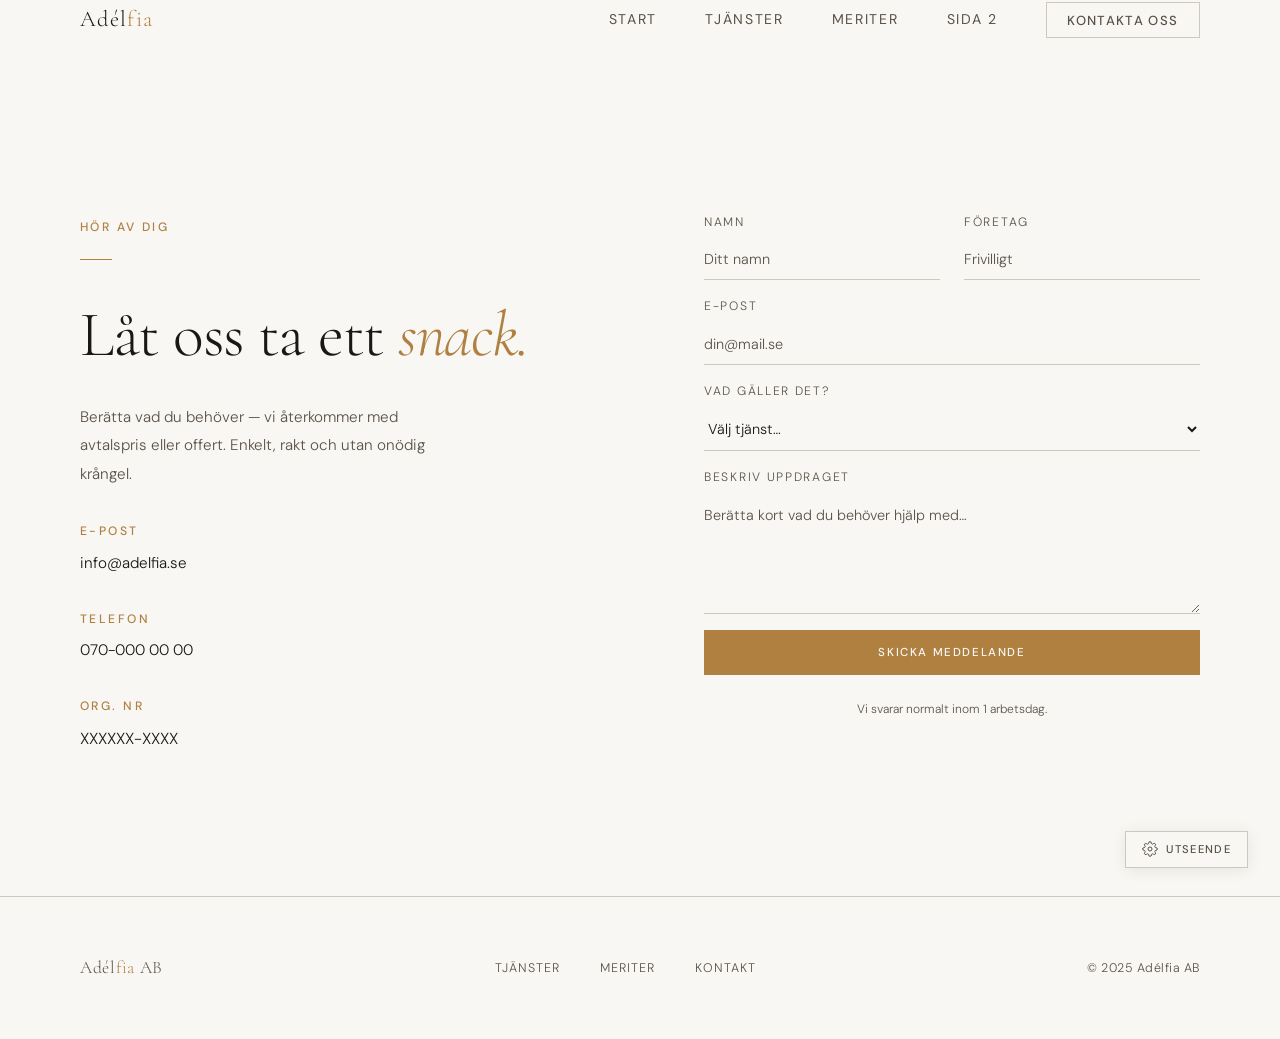
==== commit c5fa7702: "Dag 2" ====
--- a/kontakt.html
+++ b/kontakt.html
@@ -18,6 +18,7 @@
           <li><a href="index.html">Start</a></li>
           <li><a href="tjanster.html">Tjänster</a></li>
           <li><a href="meriter.html">Meriter</a></li>
+          <li><a href="sida2.html">Sida 2</a></li>
           <li><a href="kontakt.html" class="nav__cta">Kontakta oss</a></li>
         </ul>
         <button class="nav__hamburger" aria-label="Meny">
@@ -31,6 +32,7 @@
     <a href="index.html">Start</a>
     <a href="tjanster.html">Tjänster</a>
     <a href="meriter.html">Meriter</a>
+    <a href="sida2.html">Sida 2</a>
     <a href="kontakt.html">Kontakt</a>
   </div>
 
